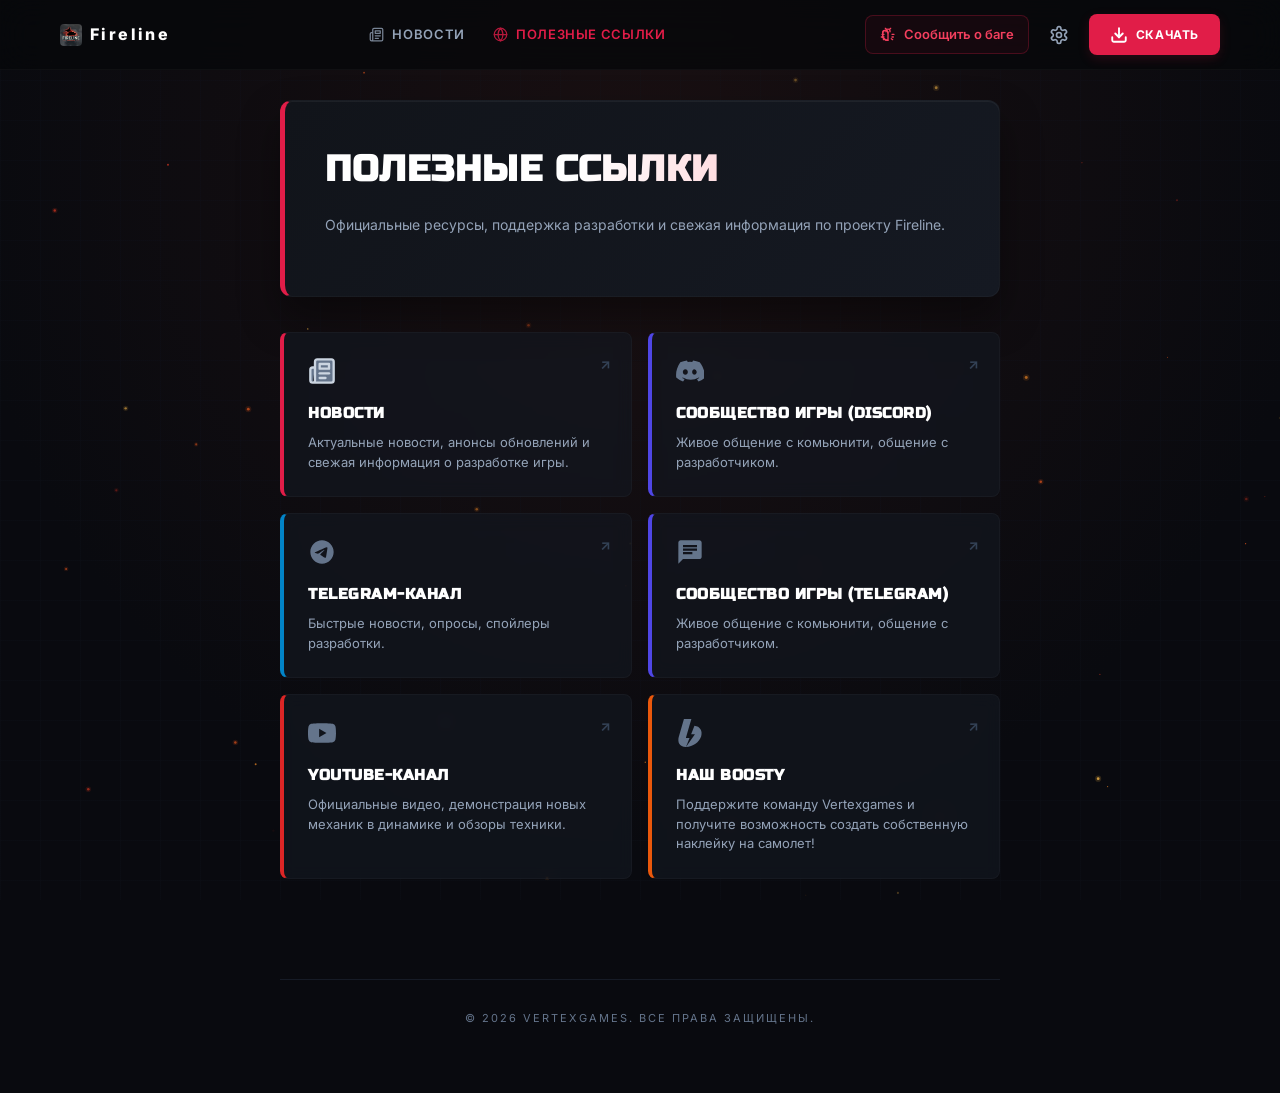
==== links/index.html @ 3f68d0d7 "main" ====
<!DOCTYPE html>
<html lang="ru">

<head>
    <meta charset="UTF-8">
    <meta name="viewport" content="width=device-width, initial-scale=1.0">
    <title>Полезные ссылки — Fireline</title>
    <meta name="description"
        content="Официальные ресурсы, поддержка разработки и свежая информация по проекту Fireline.">
    <meta property="og:title" content="Полезные ссылки — Fireline">
    <meta property="og:description" content="Официальные ресурсы проекта Fireline.">
    <meta property="og:image" content="https://fireline.dev/fireline.avif">
    <meta property="og:url" content="https://fireline.dev/links">
    <meta property="og:type" content="website">
    <meta name="twitter:card" content="summary_large_image">
    <meta name="twitter:title" content="Полезные ссылки — Fireline">
    <meta name="twitter:description" content="Официальные ресурсы проекта Fireline.">
    <meta name="twitter:image" content="https://fireline.dev/fireline.avif">
    <link rel="icon" type="image/x-icon" href="../fireline.avif">
    <link rel="apple-touch-icon" href="../fireline.avif">
    <link rel="preconnect" href="https://fonts.googleapis.com">
    <link rel="preconnect" href="https://fonts.gstatic.com" crossorigin>
    <link href="https://fonts.googleapis.com/css2?family=Inter:wght@400;500;700;800;900&family=Russo+One&display=swap" rel="stylesheet">
    <link rel="stylesheet" href="style.css">
</head>

<body class="theme-dark">

    <canvas id="bg-particles"></canvas>

    <!-- Навигация -->
    <header class="navbar">
        <div class="nav-container">
            <a href="../" class="logo">
                <img src="../fireline.avif" alt="Fireline logo" class="logo-img"
                    onerror="this.src='data:image/svg+xml,%3Csvg%20xmlns%3D%22http%3A%2F%2Fwww.w3.org%2F2000%2Fsvg%22%20viewBox%3D%220%200%2024%2024%22%20fill%3D%22%23cc3c2e%22%3E%3Cpath%20d%3D%22M12%202L2%207l10%205%2010-5-10-5zM2%2017l10%205%2010-5M2%2012l10%205%2010-5%22%2F%3E%3C%2Fsvg%3E'">
                <span>Fireline</span>
            </a>

            <!-- Десктопное меню -->
            <nav class="nav-menu">

                <a href="../news/" class="nav-item">
                    <svg class="icon-nav" viewBox="0 0 24 24" fill="none" stroke="currentColor" stroke-width="2"
                        stroke-linecap="round" stroke-linejoin="round">
                        <path
                            d="M4 22h16a2 2 0 0 0 2-2V4a2 2 0 0 0-2-2H8a2 2 0 0 0-2 2v16a2 2 0 0 1-2 2Zm0 0a2 2 0 0 1-2-2v-9c0-1.1.9-2 2-2h2" />
                        <path d="M18 14h-8" />
                        <path d="M15 18h-5" />
                        <path d="M10 6h8v4h-8V6Z" />
                    </svg>
                    <span data-i18n="nav-news">Новости</span>
                </a>
                <a href="./" class="nav-item active">
                    <svg class="icon-nav" viewBox="0 0 24 24" fill="none" stroke="currentColor" stroke-width="2"
                        stroke-linecap="round" stroke-linejoin="round">
                        <circle cx="12" cy="12" r="10"></circle>
                        <line x1="2" y1="12" x2="22" y2="12"></line>
                        <path
                            d="M12 2a15.3 15.3 0 0 1 4 10 15.3 15.3 0 0 1-4 10 15.3 15.3 0 0 1-4-10 15.3 15.3 0 0 1 4-10z">
                        </path>
                    </svg>
                    <span data-i18n="nav-links">Полезные ссылки</span>
                </a>
            </nav>

            <div class="nav-actions">
                <!-- Баг-репорт -->
                <a href="https://t.me/firesitesbugbot?start" target="_blank" rel="noopener noreferrer"
                    class="bug-report-btn" aria-label="Сообщить о баге">
                    <svg viewBox="0 0 24 24" fill="none" stroke="currentColor" stroke-width="2" stroke-linecap="round"
                        stroke-linejoin="round">
                        <path d="m8 2 1.88 1.88" />
                        <path d="M14.12 3.88 16 2" />
                        <path d="M9 7.13v-1a3 3 0 0 1 6 0v1" />
                        <path d="M12 20c-4.42 0-8-2.69-8-6V9a4 4 0 0 1 8 0v11Z" />
                        <path d="M12 9a4 4 0 0 0-8 0v5c0 3.31 3.58 6 8 6" />
                        <path d="M6 11H3" />
                        <path d="M6 15H2" />
                        <path d="M18 11h3" />
                        <path d="M18 15h2" />
                        <path d="m19 19-2-1.5" />
                        <path d="m5 19 2-1.5" />
                    </svg>
                    <span data-i18n="bug-report">Сообщить о баге</span>
                </a>

                <!-- Настройки -->
                <button id="settings-toggle" class="settings-btn" aria-label="Настройки">
                    <svg viewBox="0 0 24 24" fill="none" stroke="currentColor" stroke-width="2" stroke-linecap="round"
                        stroke-linejoin="round">
                        <path
                            d="M12.22 2h-.44a2 2 0 0 0-2 2v.18a2 2 0 0 1-1 1.73l-.43.25a2 2 0 0 1-2 0l-.15-.08a2 2 0 0 0-2.73.73l-.22.38a2 2 0 0 0 .73 2.73l.15.1a2 2 0 0 1 1 1.72v.51a2 2 0 0 1-1 1.74l-.15.09a2 2 0 0 0-.73 2.73l.22.38a2 2 0 0 0 2.73.73l.15-.08a2 2 0 0 1 2 0l.43.25a2 2 0 0 1 1 1.73V20a2 2 0 0 0 2 2h.44a2 2 0 0 0 2-2v-.18a2 2 0 0 1 1-1.73l.43-.25a2 2 0 0 1 2 0l.15.08a2 2 0 0 0 2.73-.73l.22-.39a2 2 0 0 0-.73-2.73l-.15-.08a2 2 0 0 1-1-1.74v-.5a2 2 0 0 1 1-1.74l.15-.1a2 2 0 0 0 .73-2.73l-.22-.38a2 2 0 0 0-2.73-.73l-.15.08a2 2 0 0 1-2 0l-.43-.25a2 2 0 0 1-1-1.73V4a2 2 0 0 0-2-2z" />
                        <circle cx="12" cy="12" r="3" />
                    </svg>
                </button>

                <!-- Скачать -->
                <a href="/#download" class="btn-nav-custom btn-primary-nav download-btn">
                    <svg class="icon-download" viewBox="0 0 24 24" fill="none" stroke="currentColor" stroke-width="2.5"
                        stroke-linecap="round" stroke-linejoin="round">
                        <path d="M21 15v4a2 2 0 0 1-2 2H5a2 2 0 0 1-2-2v-4" />
                        <polyline points="7 10 12 15 17 10" />
                        <line x1="12" y1="15" x2="12" y2="3" />
                    </svg>
                    <span data-i18n="download-btn">СКАЧАТЬ</span>
                </a>

                <!-- Бургер -->
                <button class="hamburger" id="hamburger" aria-label="Меню">
                    <span></span><span></span><span></span>
                </button>
            </div>
        </div>

        <!-- Мобильное меню -->
        <div class="mobile-menu" id="mobile-menu">

            <a href="../news/" class="mobile-nav-item">
                <svg class="icon-nav" viewBox="0 0 24 24" fill="none" stroke="currentColor" stroke-width="2">
                    <path
                        d="M4 22h16a2 2 0 0 0 2-2V4a2 2 0 0 0-2-2H8a2 2 0 0 0-2 2v16a2 2 0 0 1-2 2Zm0 0a2 2 0 0 1-2-2v-9c0-1.1.9-2 2-2h2" />
                    <path d="M18 14h-8" />
                    <path d="M15 18h-5" />
                    <path d="M10 6h8v4h-8V6Z" />
                </svg>
                <span data-i18n="nav-news">Новости</span>
            </a>
            <a href="./" class="mobile-nav-item">
                <svg class="icon-nav" viewBox="0 0 24 24" fill="none" stroke="currentColor" stroke-width="2">
                    <circle cx="12" cy="12" r="10" />
                    <line x1="2" y1="12" x2="22" y2="12" />
                    <path
                        d="M12 2a15.3 15.3 0 0 1 4 10 15.3 15.3 0 0 1-4 10 15.3 15.3 0 0 1-4-10 15.3 15.3 0 0 1 4-10z" />
                </svg>
                <span data-i18n="nav-links">Полезные ссылки</span>
            </a>
            <a href="/#download" class="mobile-nav-item btn-mobile-download">
                <svg class="icon-download" viewBox="0 0 24 24" fill="none" stroke="currentColor" stroke-width="2.5">
                    <path d="M21 15v4a2 2 0 0 1-2 2H5a2 2 0 0 1-2-2v-4" />
                    <polyline points="7 10 12 15 17 10" />
                    <line x1="12" y1="15" x2="12" y2="3" />
                </svg>
                <span data-i18n="download-btn">СКАЧАТЬ</span>
            </a>
        </div>
    </header>

    <div class="wrapper">
        <header class="hero">
            <h1 data-i18n="hero-title">Полезные ссылки</h1>
            <p class="hero-desc" data-i18n="hero-desc">Официальные ресурсы, поддержка разработки и свежая информация по
                проекту Fireline.</p>
        </header>

        <main class="links-grid">
            <a href="../news/" class="link-card news">
                <div class="link-arrow">↗</div>
                <div class="link-icon">
                    <svg viewBox="0 0 24 24" fill="none" stroke="currentColor" stroke-width="2" stroke-linecap="round"
                        stroke-linejoin="round">
                        <path
                            d="M4 22h16a2 2 0 0 0 2-2V4a2 2 0 0 0-2-2H8a2 2 0 0 0-2 2v16a2 2 0 0 1-2 2Zm0 0a2 2 0 0 1-2-2v-9c0-1.1.9-2 2-2h2" />
                        <path d="M18 14h-8" />
                        <path d="M15 18h-5" />
                        <path d="M10 6h8v4h-8V6Z" />
                    </svg>
                </div>
                <div class="link-title" data-i18n="news-title">Новости</div>
                <div class="link-desc" data-i18n="news-desc">Актуальные новости, анонсы обновлений и свежая информация о
                    разработке игры.</div>
            </a>

            <a href="https://discord.gg/VnctWBxX9R" class="link-card discord" target="_blank">
                <div class="link-arrow">↗</div>
                <div class="link-icon">
                    <svg viewBox="0 0 127.14 96.36">
                        <path
                            d="M107.7,8.07A105.15,105.15,0,0,0,77.26,0a77.19,77.19,0,0,0-3.3,6.83A96.67,96.67,0,0,0,53.22,6.83,77.19,77.19,0,0,0,49.88,0,105.15,105.15,0,0,0,19.44,8.07C3.66,31.58-1.86,54.65,1,77.53A105.73,105.73,0,0,0,32,96.36a74.37,74.37,0,0,0,6.72-10.93,68.6,68.6,0,0,1-10.64-5.12c.91-.67,1.81-1.37,2.65-2.1a75.22,75.22,0,0,0,72.86,0c.84.73,1.74,1.43,2.65,2.1a68.86,68.86,0,0,1-10.65,5.12,74.45,74.45,0,0,0,6.71,10.93,105.54,105.54,0,0,0,31.05-18.83C129.55,50.36,123.81,27.56,107.7,8.07ZM42.45,65.69C36.18,65.69,31,60,31,53S36.18,40.36,42.45,40.36,53.83,46,53.83,53,48.72,65.69,42.45,65.69Zm42.24,0C78.41,65.69,73.24,60,73.24,53S78.41,40.36,82.69,40.36,94.07,46,94.07,53,89,65.69,82.69,65.69Z" />
                    </svg>
                </div>
                <div class="link-title" data-i18n="discord-title">Сообщество игры (Discord)</div>
                <div class="link-desc" data-i18n="discord-desc">Живое общение с комьюнити, общение с разработчиком.
                </div>
            </a>

            <a href="https://t.me/fireline_2d" class="link-card telegram" target="_blank">
                <div class="link-arrow">↗</div>
                <div class="link-icon">
                    <svg viewBox="0 0 24 24">
                        <path
                            d="M12 2C6.48 2 2 6.48 2 12s4.48 10 10 10 10-4.48 10-10S17.52 2 12 2zm4.64 6.8c-.15 1.58-.8 5.42-1.13 7.19-.14.75-.42 1-.68 1.03-.58.05-1.02-.38-1.58-.75-.88-.58-1.38-.94-2.23-1.5-.99-.65-.35-1.01.22-1.59.15-.15 2.71-2.48 2.76-2.69a.2.2 0 0 0-.05-.18c-.06-.05-.14-.03-.21-.02-.09.02-1.49.95-4.22 2.79-.4.27-.76.41-1.08.4-.36-.01-1.04-.2-1.55-.37-.63-.2-1.12-.31-1.08-.66.02-.18.27-.36.74-.55 2.92-1.27 4.86-2.11 5.83-2.51 2.78-1.16 3.35-1.36 3.73-1.37.08 0 .27.02.39.12.1.08.13.19.14.27-.01.06.01.24 0 .38z" />
                    </svg>
                </div>
                <div class="link-title" data-i18n="telegram-title">Telegram-канал</div>
                <div class="link-desc" data-i18n="telegram-desc">Быстрые новости, опросы, спойлеры разработки.</div>
            </a>

            <a href="https://t.me/fireline_chat" class="link-card telegram-chat" target="_blank">
                <div class="link-arrow">↗</div>
                <div class="link-icon">
                    <svg viewBox="0 0 24 24" fill="currentColor">
                        <path
                            d="M20 2H4c-1.1 0-1.99.9-1.99 2L2 22l4-4h14c1.1 0 2-.9 2-2V4c0-1.1-.9-2-2-2zM6 9h12v2H6V9zm8 5H6v-2h8v2zm4-6H6V6h12v2z" />
                    </svg>
                </div>
                <div class="link-title" data-i18n="telegram-chat-title">Сообщество игры (Telegram)</div>
                <div class="link-desc" data-i18n="telegram-chat-desc">Живое общение с комьюнити, общение с
                    разработчиком.</div>
            </a>

            <a href="https://www.youtube.com/@VertexGamesOfficial" class="link-card youtube" target="_blank">
                <div class="link-arrow">↗</div>
                <div class="link-icon">
                    <svg viewBox="0 0 24 24">
                        <path
                            d="M23.498 6.186a3.016 3.016 0 0 0-2.122-2.136C19.505 3.545 12 3.545 12 3.545s-7.505 0-9.377.505A3.017 3.017 0 0 0 .502 6.186C0 8.07 0 12 0 12s0 3.93.502 5.814a3.016 3.016 0 0 0 2.122 2.136c1.871.505 9.376.505 9.376.505s7.505 0 9.377-.505a3.015 3.015 0 0 0 2.122-2.136C24 15.93 24 12 24 12s0-3.93-.502-5.814zM9.545 15.568V8.432L15.818 12l-6.273 3.568z" />
                    </svg>
                </div>
                <div class="link-title" data-i18n="youtube-title">YouTube-Канал</div>
                <div class="link-desc" data-i18n="youtube-desc">Официальные видео, демонстрация новых механик в динамике
                    и обзоры техники.</div>
            </a>

            <a href="https://boosty.to/vertexgames" class="link-card boosty" target="_blank">
                <div class="link-arrow">↗</div>
                <div class="link-icon">
                    <svg role="img" viewBox="0 0 24 24" xmlns="http://www.w3.org/2000/svg">
                        <title>Boosty</title>
                        <path
                            d="M2.661 14.337 6.801 0h6.362L11.88 4.444l-.038.077-3.378 11.733h3.15c-1.321 3.289-2.35 5.867-3.086 7.733-5.816-.063-7.442-4.228-6.02-9.155M8.554 24l7.67-11.035h-3.25l2.83-7.073c4.852.508 7.137 4.33 5.791 8.952C20.16 19.81 14.344 24 8.68 24h-.127z" />
                    </svg>
                </div>
                <div class="link-title" data-i18n="boosty-title">Наш Boosty</div>
                <div class="link-desc" data-i18n="boosty-desc">Поддержите команду Vertexgames и получите возможность
                    создать собственную наклейку на самолет!</div>
            </a>
        </main>

        <div id="settings-modal" class="modal">
            <div class="modal-content">
                <button id="modal-close" class="modal-close-btn" aria-label="Закрыть настройки">✕</button>
                <h2 data-i18n="settings-title">Конфигурация сайта</h2>

                <div class="settings-section">
                    <h3 data-i18n="lang-title">Язык интерфейса</h3>
                    <div class="lang-selector">
                        <button class="lang-opt" data-lang="ru">Русский</button>
                        <button class="lang-opt" data-lang="ua">Українська</button>
                        <button class="lang-opt" data-lang="en">English</button>
                    </div>
                </div>

                <div class="settings-section">
                    <h3 data-i18n="theme-title">Цветовая схема</h3>
                    <div class="theme-selector">
                        <button class="theme-opt" data-theme="dark" data-i18n="theme-dark">Темная</button>
                        <button class="theme-opt" data-theme="black" data-i18n="theme-black">Черная</button>
                        <button class="theme-opt" data-theme="light" data-i18n="theme-light">Светлая</button>
                    </div>
                </div>
            </div>
        </div>

        <footer class="footer">
            <p data-i18n="footer-text">© 2026 vertexgames. Все права защищены.</p>
        </footer>
    </div>

    <script src="script.js"></script>
</body>

</html>
---- links/style.css ----
:root {
    --bg-main: #090a0f;
    --card-bg: rgba(19, 23, 32, 0.7);
    --card-bg-hover: rgba(23, 29, 42, 0.85);
    --text-bright: #ffffff;
    --text-main: #cbd5e1;
    --text-muted: #94a3b8;
    --text-dark: #64748b;
    --text-arrow-hidden: #334155;
    --hero-bg: linear-gradient(135deg, #11141a 0%, #151922 100%);

    --clr-accent: #e11d48;
    --clr-accent-hover: #f43f5e;
    --border-glow: rgba(255, 255, 255, 0.03);
    --modal-bg: rgba(15, 19, 28, 0.95);
    
    --font-main: 'Inter', -apple-system, BlinkMacSystemFont, "Segoe UI", Roboto, sans-serif;
    --font-heading: 'Russo One', 'Inter', sans-serif;

    --h1-gradient: linear-gradient(to right, #ffffff 40%, #fda4af 100%);
    --bg-radial: radial-gradient(circle at 50% 20%, #1a1012 0%, #090a0f 70%);
}

/* Черная (OLED) тема */
body.theme-black {
    --bg-main: #000000;
    --card-bg: #0b0d13;
    --card-bg-hover: #12151f;
    --border-glow: rgba(255, 255, 255, 0.01);
    --modal-bg: #000000;
    --hero-bg: #050608;
    --bg-radial: radial-gradient(circle at 50% 20%, #140b0d 0%, #000000 70%);
}

/* Светлая тема (ПОЛНЫЙ ФИКС КОНТРАСТНОСТИ ТЕКСТА) */
body.theme-light {
    --bg-main: #f8fafc;
    --card-bg: #ffffff;
    --card-bg-hover: #f1f5f9;
    --text-bright: #0f172a;       /* Темный заголовок */
    --text-main: #1e293b;         /* Контрастный текст ссылок */
    --text-muted: #475569;        /* Читаемый текст описаний */
    --text-dark: #334155;         /* Четкие подзаголовки разделов */
    --text-arrow-hidden: #cbd5e1;
    --border-glow: rgba(15, 23, 42, 0.08);
    --modal-bg: #ffffff;
    --hero-bg: linear-gradient(135deg, #f1f5f9 0%, #e2e8f0 100%);
    
    --h1-gradient: linear-gradient(to right, #0f172a 40%, #e11d48 100%);
    --bg-radial: radial-gradient(circle at 50% 20%, #fff1f2 0%, #f8fafc 70%);
}

* {
    box-sizing: border-box;
    margin: 0;
    padding: 0;
}

html {
    scroll-behavior: smooth;
}

::-webkit-scrollbar {
    width: 8px;
}
::-webkit-scrollbar-track {
    background: var(--bg-main);
}
::-webkit-scrollbar-thumb {
    background: #161b26;
    border-radius: 20px;
    border: 2px solid var(--bg-main);
}
::-webkit-scrollbar-thumb:hover {
    background: var(--clr-accent);
}

body {
    font-family: var(--font-main);
    background-color: var(--bg-main); 
    color: var(--text-main);
    line-height: 1.6;
    padding-bottom: 60px;
    position: relative;
    overflow-x: hidden;
    transition: background-color 0.3s ease, color 0.3s ease;
}

h1, h2, h3, h4, h5, h6,
.game-title,
.link-title,
.modal h2,
.settings-section h3 {
    font-family: var(--font-heading);
}

#bg-particles {
    position: fixed;
    top: 0;
    left: 0;
    width: 100%;
    height: 100%;
    z-index: 1; 
    pointer-events: none;
    display: block;
    background: 
        linear-gradient(rgba(18, 24, 38, 0.15) 1px, transparent 1px) 0 0 / 40px 40px,
        linear-gradient(90deg, rgba(18, 24, 38, 0.15) 1px, transparent 1px) 0 0 / 40px 40px,
        var(--bg-radial);
}

.wrapper {
    position: relative;
    z-index: 2;
    max-width: 760px;
    margin: 0 auto;
    padding: 0 20px;
}

.hero {
    background: var(--hero-bg);
    border: 1px solid var(--border-glow);
    border-left: 5px solid var(--clr-accent); 
    padding: 40px;
    border-radius: 12px;
    margin-top: 30px;
    margin-bottom: 35px;
    box-shadow: 0 20px 40px rgba(0, 0, 0, 0.4), inset 0 1px 0 rgba(255, 255, 255, 0.05);
}

body.theme-light .hero {
    box-shadow: 0 15px 30px rgba(0, 0, 0, 0.04);
}

.hero-top {
    display: flex;
    justify-content: space-between;
    align-items: center;
    width: 100%;
    margin-bottom: 20px;
}

.game-title {
    font-size: 11px;
    text-transform: uppercase;
    letter-spacing: 4px; 
    color: var(--clr-accent-hover); 
    font-weight: 800;
}

.hero-actions {
    display: flex;
    align-items: center;
    gap: 12px;
}

.bug-report-btn {
    display: inline-flex;
    align-items: center;
    gap: 8px;
    background: rgba(225, 29, 72, 0.06);
    border: 1px solid rgba(225, 29, 72, 0.25);
    color: var(--clr-accent-hover);
    padding: 8px 14px;
    font-size: 13px;
    font-weight: 600;
    border-radius: 8px;
    text-decoration: none;
    cursor: pointer;
    transition: all 0.2s ease;
}

.bug-report-btn svg {
    width: 16px;
    height: 16px;
    stroke: currentColor;
    transition: transform 0.2s ease;
}

.bug-report-btn:hover {
    background: var(--clr-accent);
    border-color: var(--clr-accent);
    color: #ffffff;
    box-shadow: 0 4px 12px rgba(225, 29, 72, 0.3);
    transform: translateY(-1px);
}

.bug-report-btn:hover svg {
    transform: scale(1.1) rotate(10deg);
}

.settings-btn {
    background: rgba(255, 255, 255, 0.02);
    border: 1px solid rgba(255, 255, 255, 0.08);
    color: var(--text-muted);
    padding: 8px;
    border-radius: 8px;
    cursor: pointer;
    display: flex;
    align-items: center;
    justify-content: center;
    transition: all 0.2s ease;
}

.settings-btn svg {
    width: 18px;
    height: 18px;
    transition: transform 0.3s ease;
}

.settings-btn:hover {
    background: rgba(255, 255, 255, 0.05);
    color: var(--text-bright);
    border-color: rgba(255, 255, 255, 0.15);
}

.settings-btn:hover svg {
    transform: rotate(45deg);
}

body.theme-light .settings-btn {
    background: #e2e8f0;
    border-color: #cbd5e1;
    color: var(--text-bright);
}

h1 {
    font-size: 36px;
    color: var(--text-bright);
    font-weight: 900;
    text-transform: uppercase;
    letter-spacing: 1px;
    margin-bottom: 15px;
    background: var(--h1-gradient);
    -webkit-background-clip: text;
    background-clip: text;
    -webkit-text-fill-color: transparent;
}

.hero-desc {
    color: var(--text-muted);
    font-size: 14px;
    margin-bottom: 20px;
}

.hero-badge-group {
    display: flex;
    flex-wrap: wrap;
    gap: 8px;
    margin-top: 4px;
}

.hero-link {
    text-decoration: none;
    font-size: 11px;
    font-weight: 700;
    text-transform: uppercase;
    letter-spacing: 1px;
    padding: 8px 16px;
    border-radius: 30px;
    border: 1px solid rgba(148, 163, 184, 0.15);
    color: var(--text-muted);
    display: inline-flex;
    align-items: center;
    gap: 8px;
    transition: all 0.2s ease;
    background: transparent;
}

.hero-link svg {
    width: 13px;
    height: 13px;
    stroke: currentColor;
    fill: none;
    flex-shrink: 0;
}

.hero-link:hover {
    color: var(--text-bright);
    border-color: var(--clr-accent);
    background: rgba(225, 29, 72, 0.06);
    transform: translateY(-1px);
}

.hero-link.active {
    color: var(--clr-accent-hover);
    border-color: rgba(225, 29, 72, 0.4);
    background: rgba(225, 29, 72, 0.08);
}

body.theme-light .hero-link {
    border-color: rgba(0, 0, 0, 0.1);
    color: var(--text-muted);
}

body.theme-light .hero-link:hover {
    background: rgba(225, 29, 72, 0.05);
    color: var(--text-bright);
}

.links-grid {
    display: grid;
    grid-template-columns: repeat(auto-fit, minmax(260px, 1fr));
    gap: 16px;
    margin-top: 10px;
}

.link-card {
    display: flex;
    flex-direction: column;
    background: var(--card-bg); 
    backdrop-filter: blur(8px);
    -webkit-backdrop-filter: blur(8px);
    border: 1px solid var(--border-glow);
    border-left: 4px solid #475569;
    border-radius: 8px;
    padding: 24px;
    text-decoration: none;
    color: var(--text-main);
    transition: all 0.3s cubic-bezier(0.25, 0.8, 0.25, 1);
    position: relative;
    overflow: hidden;
}

.link-icon {
    margin-bottom: 16px;
    display: flex;
    align-items: center;
}

.link-icon svg {
    width: 28px;
    height: 28px;
    fill: var(--text-dark);
    transition: all 0.3s cubic-bezier(0.25, 0.8, 0.25, 1);
}

body.theme-light .link-icon svg {
    fill: var(--text-muted);
}

.link-title {
    font-size: 15px;
    font-weight: 700;
    color: var(--text-bright);
    text-transform: uppercase;
    letter-spacing: 0.5px;
    margin-bottom: 8px;
}

.link-desc {
    font-size: 13px;
    color: var(--text-muted);
    flex-grow: 1; 
    line-height: 1.5;
}

.link-arrow {
    position: absolute;
    right: 20px;
    top: 20px;
    color: var(--text-arrow-hidden);
    font-size: 14px;
    font-weight: 700;
    transition: all 0.25s cubic-bezier(0.25, 0.8, 0.25, 1);
}

.link-card:hover {
    transform: translateY(-3px) scale(1.01);
    background: var(--card-bg-hover);
    border-color: rgba(255, 255, 255, 0.07);
}

body.theme-light .link-card {
    box-shadow: 0 4px 6px -1px rgba(0, 0, 0, 0.05);
}

body.theme-light .link-card:hover {
    border-color: rgba(0, 0, 0, 0.08);
    box-shadow: 0 10px 15px -3px rgba(0, 0, 0, 0.05);
}

.link-card:hover .link-arrow { 
    transform: translate(3px, -3px); 
}

.link-card:hover .link-icon svg {
    transform: scale(1.1);
}

.link-card.news { border-left-color: #e11d48; }
.link-card.news:hover { 
    box-shadow: -4px 0 25px rgba(225, 29, 72, 0.2), 0 12px 24px rgba(0,0,0,0.4); 
    border-color: rgba(225, 29, 72, 0.2);
}
body.theme-light .link-card.news:hover { box-shadow: 0 10px 15px -3px rgba(225, 29, 72, 0.1); }
.link-card.news:hover .link-icon svg { stroke: #f43f5e; filter: drop-shadow(0 0 8px rgba(244, 63, 94, 0.4)); }
.link-card.news:hover .link-arrow { color: #f43f5e; }

.link-card.boosty { border-left-color: #ea580c; }
.link-card.boosty:hover { 
    box-shadow: -4px 0 25px rgba(234, 88, 12, 0.2), 0 12px 24px rgba(0,0,0,0.4); 
    border-color: rgba(234, 88, 12, 0.2);
}
body.theme-light .link-card.boosty:hover { box-shadow: 0 10px 15px -3px rgba(234, 88, 12, 0.1); }
.link-card.boosty:hover .link-icon svg { fill: #f97316; filter: drop-shadow(0 0 8px rgba(249, 115, 22, 0.4)); }
.link-card.boosty:hover .link-arrow { color: #f97316; }

.link-card.telegram { border-left-color: #0284c7; }
.link-card.telegram:hover { 
    box-shadow: -4px 0 25px rgba(2, 132, 199, 0.2), 0 12px 24px rgba(0,0,0,0.4); 
    border-color: rgba(2, 132, 199, 0.2);
}
body.theme-light .link-card.telegram:hover { box-shadow: 0 10px 15px -3px rgba(2, 132, 199, 0.1); }
.link-card.telegram:hover .link-icon svg { fill: #38bdf8; filter: drop-shadow(0 0 8px rgba(56, 189, 248, 0.4)); }
.link-card.telegram:hover .link-arrow { color: #38bdf8; }

.link-card.youtube { border-left-color: #dc2626; }
.link-card.youtube:hover { 
    box-shadow: -4px 0 25px rgba(220, 38, 38, 0.2), 0 12px 24px rgba(0,0,0,0.4); 
    border-color: rgba(220, 38, 38, 0.2);
}
body.theme-light .link-card.youtube:hover { box-shadow: 0 10px 15px -3px rgba(220, 38, 38, 0.1); }
.link-card.youtube:hover .link-icon svg { fill: #ef4444; filter: drop-shadow(0 0 8px rgba(239, 68, 68, 0.4)); }
.link-card.youtube:hover .link-arrow { color: #ef4444; }

.link-card.discord, .link-card.telegram-chat { border-left-color: #4f46e5; }
.link-card.discord:hover, .link-card.telegram-chat:hover { 
    box-shadow: -4px 0 25px rgba(79, 70, 229, 0.2), 0 12px 24px rgba(0,0,0,0.4); 
    border-color: rgba(79, 70, 229, 0.2);
}
body.theme-light .link-card.discord:hover, body.theme-light .link-card.telegram-chat:hover { box-shadow: 0 10px 15px -3px rgba(79, 70, 229, 0.1); }
.link-card.discord:hover .link-icon svg, .link-card.telegram-chat:hover .link-icon svg { fill: #6366f1; filter: drop-shadow(0 0 8px rgba(99, 102, 241, 0.4)); }
.link-card.discord:hover .link-arrow, .link-card.telegram-chat:hover .link-arrow { color: #6366f1; }

.modal {
    display: none;
    position: fixed;
    top: 0;
    left: 0;
    width: 100%;
    height: 100%;
    background: rgba(5, 6, 10, 0.8);
    backdrop-filter: blur(10px);
    -webkit-backdrop-filter: blur(10px);
    z-index: 100;
    align-items: center;
    justify-content: center;
    opacity: 0;
    transition: opacity 0.25s ease;
}

body.theme-light .modal {
    background: rgba(241, 245, 249, 0.7);
}

.modal.active {
    display: flex;
    opacity: 1;
}

.modal-content {
    background: var(--modal-bg);
    border: 1px solid rgba(255, 255, 255, 0.06);
    width: 90%;
    max-width: 440px;
    border-radius: 16px;
    padding: 28px;
    position: relative;
    box-shadow: 0 20px 50px rgba(0,0,0,0.5);
    transform: scale(0.95);
    transition: transform 0.25s cubic-bezier(0.34, 1.56, 0.64, 1);
}

.modal.active .modal-content {
    transform: scale(1);
}

body.theme-light .modal-content {
    border-color: rgba(0,0,0,0.08);
    box-shadow: 0 20px 40px rgba(0,0,0,0.08);
}

.modal-close-btn {
    position: absolute;
    right: 20px;
    top: 20px;
    background: transparent;
    border: none;
    color: var(--text-dark);
    font-size: 16px;
    cursor: pointer;
    padding: 4px;
    transition: color 0.2s;
}

body.theme-light .modal-close-btn {
    color: var(--text-muted);
}

.modal-close-btn:hover {
    color: var(--clr-accent);
}

.modal h2 {
    font-size: 20px;
    font-weight: 800;
    color: var(--text-bright); 
    margin-bottom: 24px;
}

.settings-section {
    margin-bottom: 20px;
}

.settings-section h3 {
    font-size: 12px;
    text-transform: uppercase;
    letter-spacing: 1px;
    color: var(--text-dark);
    margin-bottom: 10px;
    font-weight: 700;
}

.theme-selector, .lang-selector {
    display: flex;
    gap: 8px;
}

.lang-selector {
    margin-bottom: 15px;
}

.theme-opt, .lang-opt {
    flex: 1;
    background: rgba(255,255,255,0.02);
    border: 1px solid rgba(255,255,255,0.08);
    color: var(--text-main);
    padding: 10px;
    font-size: 12px;
    font-weight: 600;
    border-radius: 6px;
    cursor: pointer;
    transition: all 0.2s ease;
    text-align: center;
}

body.theme-light .theme-opt, body.theme-light .lang-opt {
    background: #f1f5f9;
    border-color: #cbd5e1;
    color: var(--text-main);
}

.theme-opt:hover, .lang-opt:hover {
    border-color: var(--clr-accent-hover);
    color: var(--text-bright); 
}

body.theme-light .theme-opt:hover, body.theme-light .lang-opt:hover {
    background: #e2e8f0;
}

.theme-opt.active, .lang-opt.active {
    background: var(--clr-accent) !important;
    border-color: var(--clr-accent) !important;
    color: #ffffff !important;
}

.footer {
    margin-top: 100px;
    padding-top: 30px;
    border-top: 1px solid #161b26;
    text-align: center;
    font-size: 11px;
    text-transform: uppercase;
    letter-spacing: 2px;
    color: var(--text-dark);
}

body.theme-light .footer {
    border-top-color: #cbd5e1;
    color: var(--text-muted);
}

.footer p { margin-bottom: 6px; }

@media (max-width: 480px) {
    .bug-report-btn { padding: 8px 10px; }
    .bug-report-btn span { display: none; } 
    .bug-report-btn svg { width: 18px; height: 18px; }
    .hero { padding: 24px; }
    h1 { font-size: 28px; }
}

/* ===== Навигация ===== */
.navbar {
    border-bottom: 1px solid var(--border-glow);
    background: rgba(7, 8, 10, 0.8);
    backdrop-filter: blur(16px);
    -webkit-backdrop-filter: blur(16px);
    position: sticky;
    top: 0;
    z-index: 100;
}

/* В светлой теме навигация имеет белый фон */
body.theme-light .navbar {
    background: rgba(255, 255, 255, 0.9);
    border-bottom-color: rgba(0, 0, 0, 0.05);
}

.nav-container {
    max-width: 1200px;
    margin: 0 auto;
    padding: 14px 20px;
    display: flex;
    justify-content: space-between;
    align-items: center;
}

.logo {
    font-weight: 800;
    font-size: 16px;
    letter-spacing: 0.15em;
    display: flex;
    align-items: center;
    gap: 8px;
    text-decoration: none;
    color: var(--text-bright);
}

.logo-img {
    width: 22px;
    height: 22px;
    object-fit: cover;
    border-radius: 4px;
}

.nav-menu {
    display: flex;
    gap: 28px;
    align-items: center;
}

.nav-item {
    color: var(--text-muted);
    text-decoration: none;
    font-size: 13px;
    font-weight: 600;
    letter-spacing: 0.05em;
    text-transform: uppercase;
    display: inline-flex;
    align-items: center;
    gap: 8px;
    transition: color 0.2s ease;
}

.nav-item:hover {
    color: var(--text-bright);
}

.nav-item.active {
    color: var(--clr-accent);
}

.icon-nav {
    width: 15px;
    height: 15px;
    opacity: 0.8;
}

/* ===== Кнопки навигации ===== */
.btn-nav-custom {
    display: inline-flex;
    align-items: center;
    justify-content: center;
    font-weight: 700;
    text-decoration: none;
    border-radius: 8px;
    transition: all 0.2s cubic-bezier(0.4, 0, 0.2, 1);
    cursor: pointer;
    letter-spacing: 0.05em;
    border: 1px solid transparent;
    padding: 10px 20px;
    font-size: 12px;
    gap: 8px;
}

.btn-primary-nav {
    background-color: var(--clr-accent);
    color: #ffffff;
    box-shadow: 0 4px 12px rgba(225, 29, 72, 0.15);
}

.btn-primary-nav:hover {
    background-color: var(--clr-accent-hover);
    transform: translateY(-2px);
    box-shadow: 0 6px 20px rgba(225, 29, 72, 0.3);
}

.icon-download {
    width: 18px;
    height: 18px;
    transition: transform 0.2s ease;
}

.btn-primary-nav:hover .icon-download {
    transform: translateY(1px);
}

.nav-actions {
    display: flex;
    align-items: center;
    gap: 12px;
}

.nav-actions .bug-report-btn {
    margin-bottom: 0;
}

.nav-actions .settings-btn {
    background: transparent;
    border: none;
    cursor: pointer;
    padding: 8px;
    display: flex;
}

.nav-actions .settings-btn svg {
    width: 20px;
    height: 20px;
    stroke: var(--text-muted);
    transition: transform 0.3s ease;
}

.nav-actions .settings-btn:hover svg {
    transform: rotate(60deg);
    stroke: var(--clr-accent);
}

/* Бургер */
.hamburger {
    display: none;
    flex-direction: column;
    justify-content: space-between;
    width: 24px;
    height: 18px;
    background: transparent;
    border: none;
    cursor: pointer;
    margin-left: 16px;
}

.hamburger span {
    width: 100%;
    height: 2px;
    background: var(--text-bright);
    transition: 0.3s;
}

.hamburger.open span:nth-child(1) {
    transform: rotate(45deg) translate(5px, 5px);
}

.hamburger.open span:nth-child(2) {
    opacity: 0;
}

.hamburger.open span:nth-child(3) {
    transform: rotate(-45deg) translate(5px, -5px);
}

/* Мобильное меню */
.mobile-menu {
    display: none;
    position: absolute;
    top: 100%;
    left: 0;
    width: 100%;
    background: var(--bg-main);
    border-top: 1px solid var(--border-glow);
    flex-direction: column;
    padding: 20px;
    gap: 16px;
    z-index: 200;
}

.mobile-menu.open {
    display: flex;
}

.mobile-nav-item {
    display: flex;
    align-items: center;
    gap: 12px;
    color: var(--text-muted);
    text-decoration: none;
    font-weight: 600;
    padding: 12px;
    border-radius: 8px;
}

.mobile-nav-item:hover {
    background: rgba(255, 255, 255, 0.05);
}

.btn-mobile-download {
    background: var(--clr-accent);
    color: white;
    justify-content: center;
}

@media (max-width: 768px) {
    .navbar {
        padding: 4px 0;
    }

    .nav-menu {
        display: none;
    }

    .btn-primary-nav.download-btn {
        display: none;
    }

    .nav-actions .bug-report-btn span {
        display: none;
    }

    .nav-actions .bug-report-btn {
        padding: 8px;
    }

    .hamburger {
        display: flex;
    }
}
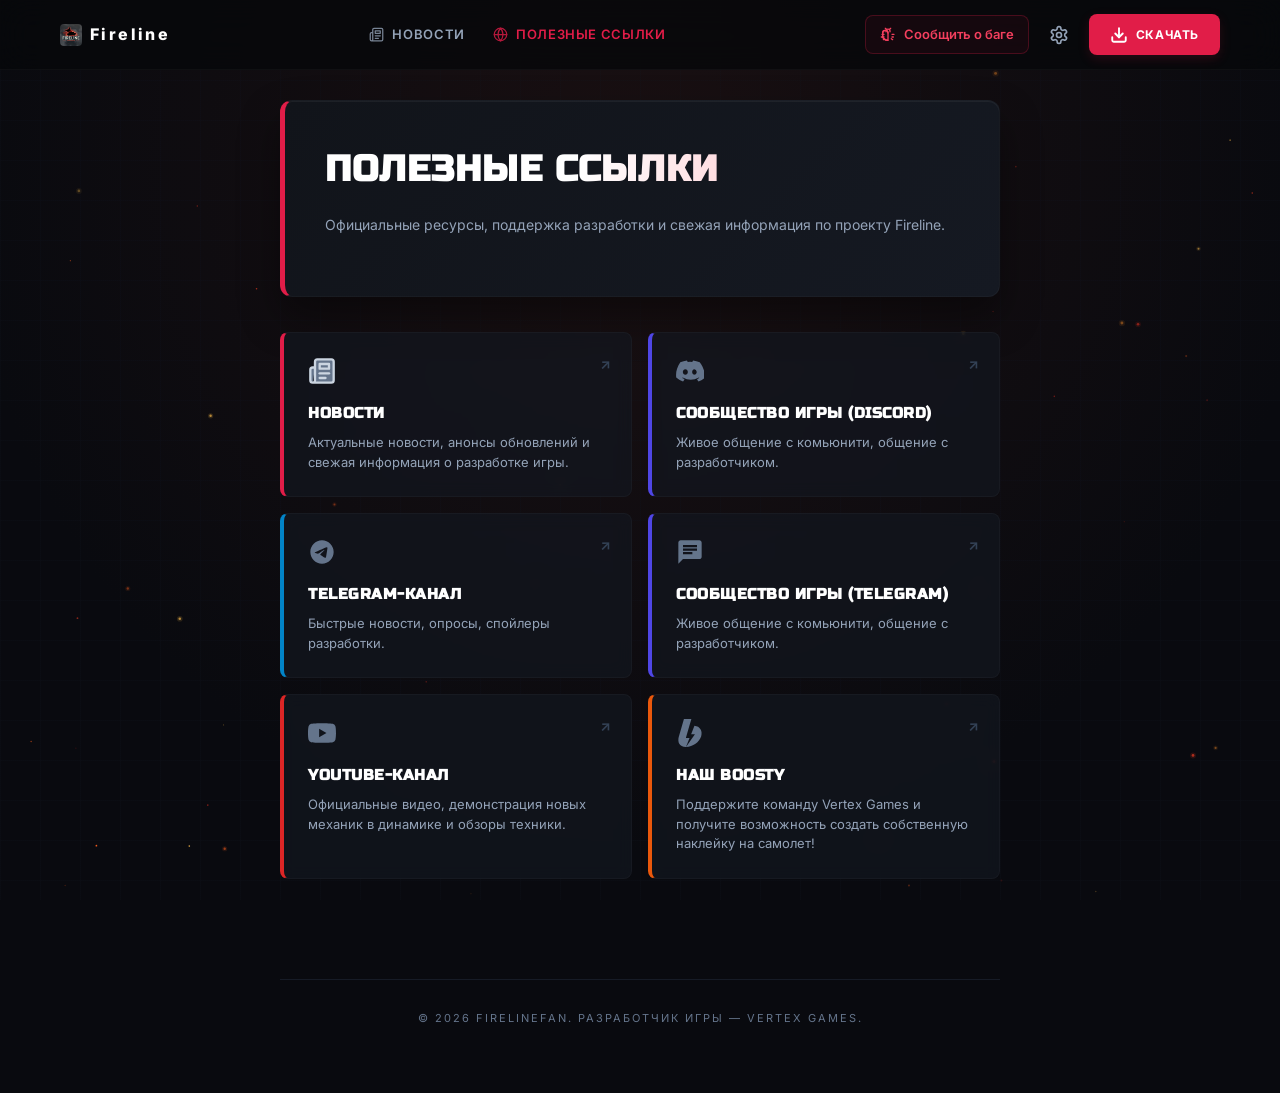
==== commit 42c1c26d: "eto pizdech" ====
--- a/links/index.html
+++ b/links/index.html
@@ -96,7 +96,7 @@
                 </button>
 
                 <!-- Скачать -->
-                <a href="/#download" class="btn-nav-custom btn-primary-nav download-btn">
+                <a href="../#download" class="btn-nav-custom btn-primary-nav download-btn">
                     <svg class="icon-download" viewBox="0 0 24 24" fill="none" stroke="currentColor" stroke-width="2.5"
                         stroke-linecap="round" stroke-linejoin="round">
                         <path d="M21 15v4a2 2 0 0 1-2 2H5a2 2 0 0 1-2-2v-4" />
@@ -135,7 +135,7 @@
                 </svg>
                 <span data-i18n="nav-links">Полезные ссылки</span>
             </a>
-            <a href="/#download" class="mobile-nav-item btn-mobile-download">
+            <a href="../#download" class="mobile-nav-item btn-mobile-download">
                 <svg class="icon-download" viewBox="0 0 24 24" fill="none" stroke="currentColor" stroke-width="2.5">
                     <path d="M21 15v4a2 2 0 0 1-2 2H5a2 2 0 0 1-2-2v-4" />
                     <polyline points="7 10 12 15 17 10" />
@@ -263,11 +263,11 @@
         </div>
 
         <footer class="footer">
-            <p data-i18n="footer-text">© 2026 vertexgames. Все права защищены.</p>
+            <p><span data-i18n="footer-text">© 2026 firelinefan.</span> <span data-i18n="developer-credit">Разработчик игры — Vertex Games.</span></p>
         </footer>
     </div>
 
     <script src="script.js"></script>
 </body>
 
-</html>+</html>
